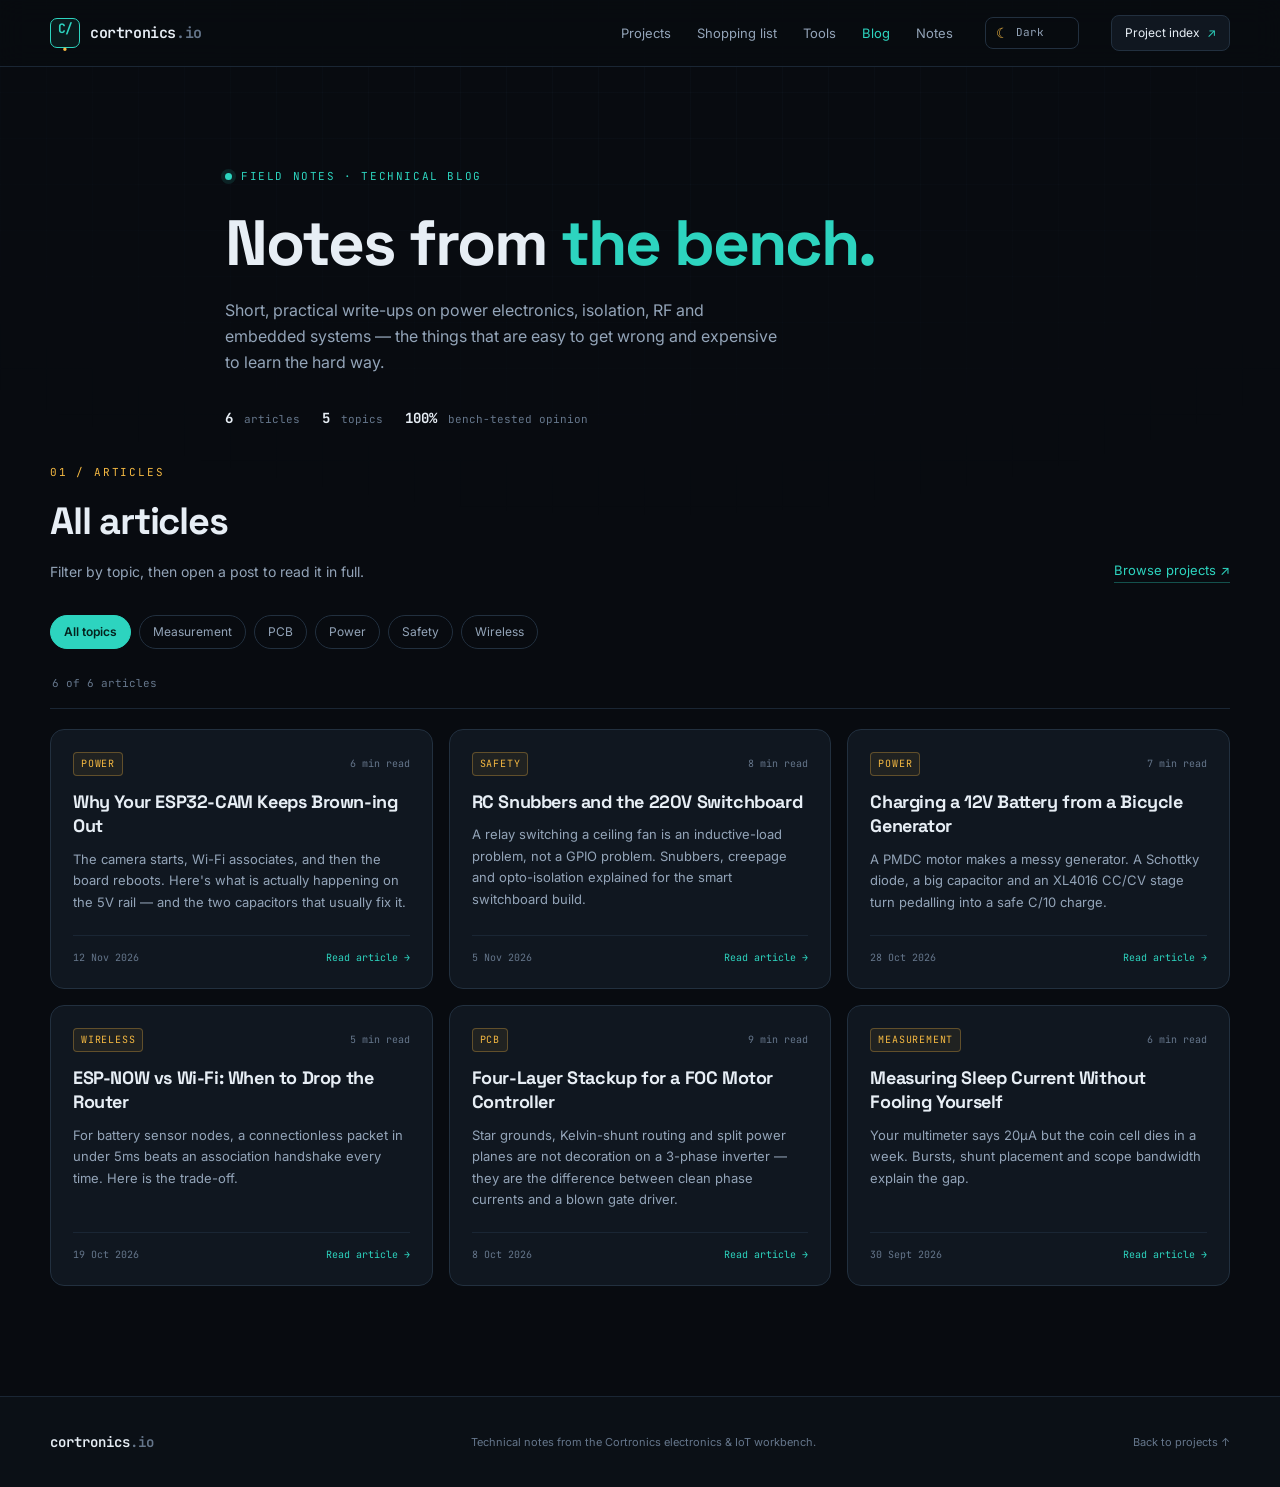
==== blog.html @ 22973336 "initial setup" ====
<!DOCTYPE html>
<html lang="en">
<head>
  <meta charset="UTF-8" />
  <meta name="viewport" content="width=device-width, initial-scale=1.0" />
  <meta name="description" content="Technical field notes from Cortronics — power electronics, ESP32, RF, PCB design and bench measurement." />
  <title>Field Notes · Cortronics Blog</title>
  <link rel="preconnect" href="https://fonts.googleapis.com" />
  <link rel="preconnect" href="https://fonts.gstatic.com" crossorigin />
  <link href="https://fonts.googleapis.com/css2?family=Inter:wght@400;500;600;700&amp;family=JetBrains+Mono:wght@400;500;600;700&amp;family=Space+Grotesk:wght@500;600;700&amp;display=swap" rel="stylesheet" />
  <link rel="stylesheet" href="styles.css" />
</head>
<body>
  <div class="grain" aria-hidden="true"></div>

  <header class="site-header">
    <div class="wrap header-inner">
      <a class="brand" href="index.html" aria-label="Cortronics home">
        <span class="brand-mark" aria-hidden="true">C/<span class="brand-dot">•</span></span>
        <span class="brand-name">cortronics<span class="brand-slash">.io</span></span>
      </a>
      <nav class="site-nav" aria-label="Main navigation">
        <a href="index.html#projects">Projects</a>
        <a href="index.html#shopping-list">Shopping list</a>
        <a href="index.html#tools">Tools</a>
        <a href="blog.html" class="current" aria-current="page">Blog</a>
        <a href="index.html#notes">Notes</a>
      </nav>
      <button id="theme-toggle" class="theme-toggle" type="button" title="Change theme">
        <span class="theme-icon" aria-hidden="true">☾</span>
        <span class="theme-name" id="theme-name">Dark</span>
      </button>
      <a class="header-cta" href="index.html#projects">Project index <span aria-hidden="true">↗</span></a>
    </div>
  </header>

  <main>
    <section class="blog-hero wrap">
      <div class="eyebrow"><span class="pulse" aria-hidden="true"></span> Field notes · Technical blog</div>
      <h1>Notes from <em>the bench.</em></h1>
      <p class="hero-lede">
        Short, practical write-ups on power electronics, isolation, RF and embedded systems —
        the things that are easy to get wrong and expensive to learn the hard way.
      </p>
      <div class="blog-hero-meta" id="blog-hero-meta"></div>
    </section>

    <section id="blog" class="section wrap">
      <div id="blog-list-view">
        <div class="section-head">
          <div>
            <div class="section-kicker">01 / Articles</div>
            <h2>All articles</h2>
            <p class="section-sub">Filter by topic, then open a post to read it in full.</p>
          </div>
          <a class="text-link" href="index.html#projects">Browse projects <span aria-hidden="true">↗</span></a>
        </div>
        <div id="topic-filters" class="topic-filters" role="group" aria-label="Filter articles by topic"></div>
        <div class="results-bar"><span id="blog-results-count" aria-live="polite">—</span></div>
        <div id="post-grid" class="post-grid"></div>
      </div>

      <article id="article-view" class="article-view" hidden>
        <button id="back-to-blog" class="back-link" type="button">← All articles</button>
        <div id="article-content"></div>
        <div id="article-bottom" class="article-bottom"></div>
      </article>
    </section>
  </main>

  <footer class="site-footer">
    <div class="wrap footer-inner">
      <a href="index.html" class="footer-brand">cortronics<span class="brand-slash">.io</span></a>
      <span>Technical notes from the Cortronics electronics &amp; IoT workbench.</span>
      <a href="index.html#projects">Back to projects ↑</a>
    </div>
  </footer>

  <script src="data.js"></script>
  <script src="postcard.js"></script>
  <script src="theme.js"></script>
  <script src="blog.js"></script>
</body>
</html>
---- styles.css ----
/* ============================================================
   Cortronics — site styles
   Themes: dark (default), light, blueprint.
   ============================================================ */

:root {
  color-scheme: dark;
  --bg: #080b10;
  --bg-soft: #0b1016;
  --panel: #101720;
  --panel-2: #141e29;
  --panel-3: #18232f;
  --border: #22303f;
  --border-soft: #1a2634;
  --text: #e7eef5;
  --muted: #93a4b8;
  --dim: #65768b;
  --cyan: #38bdf8;
  --teal: #2dd4bf;
  --amber: #f5b942;
  --red: #fb7185;
  --green: #4ade80;
  --accent-ink: #05221d;
  --hover-border: #34465c;
  --article-text: #c7d3e0;
  --header-bg: rgba(8, 11, 16, 0.82);
  --shadow: 0 18px 50px rgba(0, 0, 0, 0.35);
  --grid-line: rgba(90, 130, 170, 0.035);

  /* diagram palette (resolved by diagrams.js) */
  --d-bg: #0b1118;
  --d-grid: #1d2a39;
  --d-block: #14202c;
  --d-stroke: #344a61;
  --d-text: #e7eef5;
  --d-muted: #93a4b8;
  --d-power: #f5b942;
  --d-signal: #2dd4bf;
  --d-mains: #fb7185;
  --d-rf: #a78bfa;
  --d-measure: #38bdf8;
  --d-analog: #5eead4;
  --d-load: #4ade80;
  --d-board: #0d2622;
  --d-board-edge: #2dd4bf;

  --sans: "Inter", -apple-system, BlinkMacSystemFont, "Segoe UI", Roboto, Helvetica, Arial, sans-serif;
  --display: "Space Grotesk", "Inter", -apple-system, BlinkMacSystemFont, "Segoe UI", sans-serif;
  --mono: "JetBrains Mono", ui-monospace, SFMono-Regular, "SF Mono", Menlo, Consolas, monospace;
  --radius: 14px;
  --radius-sm: 9px;
}

:root[data-theme="light"] {
  color-scheme: light;
  --bg: #f5f7fa;
  --bg-soft: #eef2f6;
  --panel: #ffffff;
  --panel-2: #f6f9fb;
  --panel-3: #eaf0f5;
  --border: #d3dde7;
  --border-soft: #e5ebf1;
  --text: #14212e;
  --muted: #51657a;
  --dim: #7d90a3;
  --cyan: #0284c7;
  --teal: #0d9488;
  --amber: #b45309;
  --red: #dc2626;
  --green: #15803d;
  --accent-ink: #ffffff;
  --hover-border: #b6c6d5;
  --article-text: #33465a;
  --header-bg: rgba(245, 247, 250, 0.86);
  --shadow: 0 16px 40px rgba(30, 55, 80, 0.10);
  --grid-line: rgba(40, 80, 120, 0.05);

  --d-bg: #fbfdff;
  --d-grid: #dce6ef;
  --d-block: #ffffff;
  --d-stroke: #b8c9d8;
  --d-text: #14212e;
  --d-muted: #52677b;
  --d-power: #b45309;
  --d-signal: #0d9488;
  --d-mains: #dc2626;
  --d-rf: #7c3aed;
  --d-measure: #0284c7;
  --d-analog: #0f766e;
  --d-load: #15803d;
  --d-board: #eef7f3;
  --d-board-edge: #0d9488;
}

:root[data-theme="blueprint"] {
  color-scheme: dark;
  --bg: #06162e;
  --bg-soft: #082046;
  --panel: #0b2a53;
  --panel-2: #0f3565;
  --panel-3: #123e75;
  --border: #1d4e83;
  --border-soft: #17406d;
  --text: #e8f3ff;
  --muted: #a5c6e8;
  --dim: #7299c4;
  --cyan: #79c9ff;
  --teal: #4ee0f5;
  --amber: #ffc857;
  --red: #ff8fa8;
  --green: #7ee0a8;
  --accent-ink: #04203c;
  --hover-border: #2f6ba6;
  --article-text: #cfe3f8;
  --header-bg: rgba(6, 22, 46, 0.86);
  --shadow: 0 18px 50px rgba(0, 15, 40, 0.45);
  --grid-line: rgba(120, 190, 255, 0.07);

  --d-bg: #072044;
  --d-grid: #164478;
  --d-block: #103663;
  --d-stroke: #3d78ad;
  --d-text: #e8f3ff;
  --d-muted: #a5c6e8;
  --d-power: #ffc857;
  --d-signal: #4ee0f5;
  --d-mains: #ff8fa8;
  --d-rf: #b9a5ff;
  --d-measure: #79c9ff;
  --d-analog: #6ff0e0;
  --d-load: #7ee0a8;
  --d-board: #0a2b55;
  --d-board-edge: #4ee0f5;
}

* { box-sizing: border-box; }

html { scroll-behavior: smooth; }

body {
  margin: 0;
  background: var(--bg);
  color: var(--text);
  font-family: var(--sans);
  font-size: 15px;
  line-height: 1.6;
  -webkit-font-smoothing: antialiased;
}

.grain {
  position: fixed;
  inset: 0;
  pointer-events: none;
  z-index: 0;
  background-image:
    linear-gradient(var(--grid-line) 1px, transparent 1px),
    linear-gradient(90deg, var(--grid-line) 1px, transparent 1px);
  background-size: 46px 46px;
  mask-image: radial-gradient(ellipse 80% 60% at 50% 0%, #000 20%, transparent 100%);
  -webkit-mask-image: radial-gradient(ellipse 80% 60% at 50% 0%, #000 20%, transparent 100%);
}

main, .site-header, .site-footer { position: relative; z-index: 1; }

.wrap { width: min(1180px, calc(100% - 48px)); margin-inline: auto; }

a { color: inherit; text-decoration: none; }
button, input, select { font: inherit; }
button { cursor: pointer; }

::selection { background: rgba(45, 212, 191, 0.28); color: #fff; }

.sr-only {
  position: absolute; width: 1px; height: 1px; padding: 0; margin: -1px;
  overflow: hidden; clip: rect(0, 0, 0, 0); white-space: nowrap; border: 0;
}

/* ---------- header ---------- */
.site-header {
  position: sticky;
  top: 0;
  z-index: 50;
  background: var(--header-bg);
  backdrop-filter: blur(14px);
  -webkit-backdrop-filter: blur(14px);
  border-bottom: 1px solid var(--border-soft);
}

.header-inner {
  height: 66px;
  display: flex;
  align-items: center;
  gap: 32px;
}

.brand { display: inline-flex; align-items: center; gap: 10px; flex-shrink: 0; }

.brand-mark {
  width: 30px; height: 30px;
  display: grid; place-items: center;
  border: 1px solid var(--teal);
  border-radius: 7px;
  color: var(--teal);
  font-family: var(--mono);
  font-size: 13px;
  font-weight: 700;
  letter-spacing: -1px;
  background: rgba(45, 212, 191, 0.08);
  position: relative;
}
.brand-dot { color: var(--amber); margin-left: -1px; }
.brand-name { font-family: var(--mono); font-size: 15px; font-weight: 600; letter-spacing: -0.4px; }
.brand-slash { color: var(--dim); }

.site-nav { display: flex; gap: 26px; margin-left: auto; }
.site-nav a {
  color: var(--muted);
  font-size: 13px;
  transition: color 0.2s;
}
.site-nav a:hover { color: var(--text); }

.header-cta {
  border: 1px solid var(--border);
  border-radius: 8px;
  padding: 7px 13px;
  font-size: 12px;
  color: var(--text);
  background: var(--panel);
  transition: border-color 0.2s, background 0.2s;
  white-space: nowrap;
}
.header-cta:hover { border-color: var(--teal); background: rgba(45, 212, 191, 0.06); }
.header-cta span { color: var(--teal); margin-left: 4px; }

.theme-toggle {
  display: inline-flex; align-items: center; gap: 7px;
  border: 1px solid var(--border);
  background: transparent;
  color: var(--muted);
  border-radius: 8px;
  padding: 6px 10px;
  font-family: var(--mono);
  font-size: 11px;
  white-space: nowrap;
  transition: color 0.18s, border-color 0.18s, background 0.18s;
}
.theme-toggle:hover { color: var(--text); border-color: var(--hover-border); background: var(--panel); }
.theme-icon { font-size: 14px; color: var(--amber); line-height: 1; }
.theme-name { min-width: 52px; text-align: left; }

/* ---------- hero ---------- */
.hero {
  display: grid;
  grid-template-columns: 1.15fr 0.85fr;
  gap: 70px;
  align-items: center;
  padding-top: 96px;
  padding-bottom: 84px;
}

.eyebrow {
  display: inline-flex; align-items: center; gap: 9px;
  font-family: var(--mono);
  font-size: 11px;
  letter-spacing: 1.6px;
  text-transform: uppercase;
  color: var(--teal);
  margin-bottom: 24px;
}
.pulse {
  width: 7px; height: 7px; border-radius: 50%;
  background: var(--teal);
  box-shadow: 0 0 0 4px rgba(45, 212, 191, 0.12);
  animation: pulse 2.4s ease-in-out infinite;
}
@keyframes pulse { 50% { box-shadow: 0 0 0 8px rgba(45, 212, 191, 0); } }

.hero h1 {
  margin: 0 0 22px;
  font-size: clamp(44px, 5.4vw, 70px);
  line-height: 1.06;
  letter-spacing: -2.5px;
  font-weight: 700;
}
.hero h1 em { color: var(--teal); font-style: normal; }

.hero-lede { color: var(--muted); font-size: 16px; max-width: 560px; margin: 0 0 32px; }

.hero-actions { display: flex; gap: 12px; flex-wrap: wrap; }

.btn {
  display: inline-flex; align-items: center; gap: 10px;
  padding: 11px 19px;
  border-radius: 9px;
  font-size: 13px;
  font-weight: 600;
  border: 1px solid transparent;
  transition: transform 0.18s, background 0.18s, border-color 0.18s;
}
.btn:hover { transform: translateY(-2px); }
.btn-primary { background: var(--teal); color: var(--accent-ink); }
.btn-primary:hover { background: color-mix(in srgb, var(--teal) 78%, white); }
.btn-ghost { border-color: var(--border); color: var(--text); background: transparent; }
.btn-ghost:hover { border-color: var(--muted); background: var(--panel); }

/* terminal-style panel */
.hero-panel {
  border: 1px solid var(--border);
  border-radius: var(--radius);
  background: linear-gradient(160deg, var(--panel-2), var(--bg-soft));
  box-shadow: var(--shadow);
  overflow: hidden;
  transform: rotate(0.6deg);
}
.panel-head {
  display: flex; align-items: center; gap: 6px;
  padding: 12px 16px;
  border-bottom: 1px solid var(--border-soft);
  background: rgba(255, 255, 255, 0.02);
}
.panel-dot { width: 8px; height: 8px; border-radius: 50%; background: #3a4655; }
.panel-dot:first-child { background: var(--red); }
.panel-dot:nth-child(2) { background: var(--amber); }
.panel-dot:nth-child(3) { background: var(--green); }
.panel-title { font-family: var(--mono); font-size: 11px; color: var(--dim); margin-left: 10px; }
.panel-body { padding: 20px 22px 22px; }
.panel-line {
  display: flex; justify-content: space-between;
  font-family: var(--mono); font-size: 12px;
  padding: 7px 0;
  border-bottom: 1px dashed var(--border-soft);
}
.panel-line .key { color: var(--dim); }
.panel-line .val { color: var(--text); }
.panel-line .val.ok { color: var(--green); }
.panel-chart {
  display: flex; align-items: flex-end; gap: 5px;
  height: 78px; margin-top: 22px;
  padding-bottom: 2px;
  border-bottom: 1px solid var(--border);
}
.panel-chart span {
  flex: 1;
  height: var(--h);
  background: linear-gradient(to top, rgba(45, 212, 191, 0.18), var(--teal));
  border-radius: 2px 2px 0 0;
  opacity: 0.75;
}
.panel-chart span:nth-child(3n) { background: linear-gradient(to top, rgba(56, 189, 248, 0.15), var(--cyan)); }

/* ---------- stats ---------- */
.stats {
  display: grid;
  grid-template-columns: repeat(4, 1fr);
  border: 1px solid var(--border);
  border-radius: var(--radius);
  background: var(--panel);
  overflow: hidden;
  margin-bottom: 104px;
}
.stat { padding: 24px 26px; border-right: 1px solid var(--border-soft); }
.stat:last-child { border-right: 0; }
.stat-value {
  display: block;
  font-family: var(--mono);
  font-size: 28px;
  font-weight: 700;
  letter-spacing: -1px;
  color: var(--text);
  line-height: 1.2;
}
.stat-label { display: block; color: var(--dim); font-size: 12px; margin-top: 5px; }

/* ---------- sections ---------- */
.section { margin-bottom: 110px; scroll-margin-top: 90px; }
.section-head {
  display: flex;
  align-items: flex-end;
  justify-content: space-between;
  gap: 24px;
  margin-bottom: 32px;
}
.section-kicker {
  font-family: var(--mono);
  font-size: 11px;
  letter-spacing: 1.8px;
  text-transform: uppercase;
  color: var(--amber);
  margin-bottom: 10px;
}
.section-head h2 {
  margin: 0;
  font-size: clamp(28px, 3.2vw, 38px);
  letter-spacing: -1.2px;
  font-weight: 700;
}
.section-sub { color: var(--muted); margin: 9px 0 0; max-width: 620px; font-size: 14px; }
.text-link { color: var(--teal); font-size: 13px; white-space: nowrap; border-bottom: 1px solid rgba(45, 212, 191, 0.35); padding-bottom: 2px; }
.text-link:hover { color: #5eead4; border-color: #5eead4; }

/* ---------- toolbar ---------- */
.toolbar { display: flex; gap: 10px; margin-bottom: 16px; flex-wrap: wrap; }
.search-wrap {
  position: relative;
  flex: 1;
  min-width: 240px;
}
.search-wrap svg {
  position: absolute; left: 14px; top: 50%; transform: translateY(-50%);
  width: 16px; height: 16px; fill: none; stroke: var(--dim); stroke-width: 2;
  stroke-linecap: round;
}
.search-wrap input {
  width: 100%;
  background: var(--panel);
  border: 1px solid var(--border);
  border-radius: var(--radius-sm);
  color: var(--text);
  padding: 11px 14px 11px 40px;
  font-size: 13px;
  outline: none;
  transition: border-color 0.2s;
}
.search-wrap input::placeholder { color: var(--dim); }
.search-wrap input:focus { border-color: var(--teal); }
.select-wrap select {
  appearance: none;
  background: var(--panel) url("data:image/svg+xml;utf8,<svg xmlns='http://www.w3.org/2000/svg' width='12' height='12' viewBox='0 0 24 24' fill='none' stroke='%2393a4b8' stroke-width='2'><path d='m6 9 6 6 6-6'/></svg>") no-repeat right 13px center;
  border: 1px solid var(--border);
  border-radius: var(--radius-sm);
  color: var(--text);
  padding: 11px 36px 11px 14px;
  font-size: 13px;
  outline: none;
  min-width: 180px;
  cursor: pointer;
}
.select-wrap select:focus { border-color: var(--teal); }

/* ---------- catalogue layout + sidebar ---------- */
.catalogue-layout {
  display: grid;
  grid-template-columns: 244px minmax(0, 1fr);
  gap: 26px;
  align-items: start;
}
.catalogue-main { min-width: 0; }

.sidebar {
  position: sticky;
  top: 86px;
  max-height: calc(100vh - 106px);
  overflow-y: auto;
  border: 1px solid var(--border);
  border-radius: var(--radius);
  background: var(--panel);
  scrollbar-width: thin;
  scrollbar-color: var(--border) transparent;
}
.sidebar::-webkit-scrollbar { width: 6px; }
.sidebar::-webkit-scrollbar-thumb { background: var(--border); border-radius: 6px; }

.side-head {
  display: flex; align-items: center; justify-content: space-between;
  padding: 16px 18px;
  border-bottom: 1px solid var(--border-soft);
  background: var(--panel-2);
}
.side-title {
  font-family: var(--mono); font-size: 10px; letter-spacing: 1.4px;
  text-transform: uppercase; color: var(--teal);
}
.side-close { display: none; background: none; border: 0; color: var(--muted); font-size: 22px; line-height: 1; padding: 0 2px; }
.side-close:hover { color: var(--text); }

.side-block { padding: 16px 14px 14px; border-bottom: 1px solid var(--border-soft); }
.side-label {
  font-family: var(--mono); font-size: 9.5px; text-transform: uppercase;
  letter-spacing: 1.3px; color: var(--dim); font-weight: 500;
  margin: 0 0 10px 4px;
}
.side-list { display: flex; flex-direction: column; gap: 3px; }

.side-item {
  width: 100%;
  display: flex; align-items: center; justify-content: space-between; gap: 8px;
  text-align: left;
  background: transparent;
  border: 1px solid transparent;
  border-radius: 8px;
  padding: 8px 10px;
  color: var(--muted);
  transition: background 0.16s, border-color 0.16s, color 0.16s;
}
.side-item:hover { background: var(--panel-2); color: var(--text); }
.side-item.active {
  background: rgba(45, 212, 191, 0.09);
  border-color: rgba(45, 212, 191, 0.32);
  color: var(--text);
}
.side-item-copy { display: flex; flex-direction: column; gap: 1px; min-width: 0; }
.side-item-title { display: flex; align-items: center; gap: 8px; font-size: 12.5px; font-weight: 600; }
.side-item-note { font-size: 10px; color: var(--dim); padding-left: 14px; white-space: nowrap; overflow: hidden; text-overflow: ellipsis; }
.side-count {
  font-family: var(--mono); font-size: 10px; color: var(--dim);
  background: rgba(255, 255, 255, 0.035);
  border-radius: 5px; padding: 2px 6px;
}
.side-item.active .side-count { color: var(--teal); background: rgba(45, 212, 191, 0.12); }

.level-dot { width: 6px; height: 6px; border-radius: 50%; background: var(--dim); flex-shrink: 0; }
.level-dot.all { background: var(--teal); }
.level-dot.easy { background: var(--green); }
.level-dot.medium { background: var(--cyan); }
.level-dot.hard { background: var(--amber); }
.level-dot.expert { background: var(--red); }
.level-dot.v1 { background: var(--cyan); }
.level-dot.v2 { background: var(--teal); }
.level-dot.v3 { background: var(--amber); }

.skill-nav { display: flex; flex-wrap: wrap; gap: 6px; }
.skill-item {
  display: inline-flex; align-items: center; gap: 7px;
  background: transparent;
  border: 1px solid var(--border);
  border-radius: 6px;
  color: var(--muted);
  padding: 5px 8px;
  font-size: 11px;
  transition: all 0.16s;
}
.skill-item:hover { border-color: var(--muted); color: var(--text); }
.skill-item.active { border-color: var(--cyan); color: var(--cyan); background: rgba(56, 189, 248, 0.08); }
.skill-item .side-count { padding: 1px 4px; font-size: 9px; }

.side-reset {
  margin: 12px 14px 14px;
  width: calc(100% - 28px);
  background: transparent;
  border: 1px dashed var(--border);
  border-radius: 7px;
  color: var(--muted);
  font-size: 11px;
  padding: 8px;
}
.side-reset:hover { color: var(--red); border-color: rgba(251, 113, 133, 0.4); }

.filter-toggle {
  display: none;
  align-items: center; gap: 8px;
  border: 1px solid var(--border);
  background: var(--panel);
  color: var(--muted);
  border-radius: var(--radius-sm);
  padding: 10px 14px;
  font-size: 13px;
}
.filter-toggle[aria-expanded="true"] { color: var(--teal); border-color: var(--teal); }

.active-filters { display: flex; align-items: center; gap: 7px; flex-wrap: wrap; margin-bottom: 12px; }
.active-filters[hidden] { display: none; }
.active-label { font-family: var(--mono); font-size: 10px; color: var(--dim); text-transform: uppercase; letter-spacing: 0.8px; }
.filter-chip {
  border: 1px solid rgba(56, 189, 248, 0.3);
  background: rgba(56, 189, 248, 0.07);
  color: var(--cyan);
  border-radius: 100px;
  padding: 4px 10px;
  font-size: 11px;
  display: inline-flex; align-items: center; gap: 6px;
}
.filter-chip:hover { background: rgba(56, 189, 248, 0.15); }
.filter-chip span { font-size: 13px; line-height: 1; }

.results-bar {
  display: flex; align-items: center; justify-content: space-between;
  font-family: var(--mono); font-size: 11px; color: var(--dim);
  padding: 8px 2px 16px;
  border-bottom: 1px solid var(--border-soft);
  margin-bottom: 20px;
}
.mini-btn {
  background: none; border: none; color: var(--muted);
  font-family: var(--mono); font-size: 11px; padding: 2px 0;
}
.mini-btn:hover { color: var(--teal); }

/* ---------- project cards ---------- */
.project-grid {
  display: grid;
  grid-template-columns: repeat(auto-fill, minmax(340px, 1fr));
  gap: 16px;
  align-items: start;
}

.card {
  position: relative;
  border: 1px solid var(--border);
  border-radius: var(--radius);
  background: var(--panel);
  overflow: hidden;
  transition: border-color 0.2s, transform 0.2s, box-shadow 0.2s;
}
.card::before {
  content: "";
  position: absolute; top: 0; left: 0; right: 0;
  height: 2px;
  background: var(--accent, var(--teal));
  opacity: 0.8;
}
.card[data-volume="v1"] { --accent: var(--cyan); }
.card[data-volume="v2"] { --accent: var(--teal); }
.card[data-volume="v3"] { --accent: var(--amber); }
.card:hover { border-color: var(--hover-border); transform: translateY(-3px); box-shadow: var(--shadow); }
.card.expanded {
  grid-column: 1 / -1;
  border-color: var(--accent);
  transform: none;
}

.card-main { padding: 22px 22px 18px; }
.card-top {
  display: flex; align-items: center; justify-content: space-between;
  gap: 10px; margin-bottom: 15px;
}
.vol-badge {
  font-family: var(--mono);
  font-size: 10px;
  letter-spacing: 0.6px;
  text-transform: uppercase;
  color: var(--accent);
  background: color-mix(in srgb, var(--accent) 10%, transparent);
  border: 1px solid color-mix(in srgb, var(--accent) 28%, transparent);
  padding: 4px 8px;
  border-radius: 5px;
  white-space: nowrap;
}
.level-badge {
  font-family: var(--mono);
  font-size: 10px;
  font-weight: 600;
  letter-spacing: 0.5px;
  text-transform: uppercase;
  padding: 4px 9px;
  border-radius: 5px;
  white-space: nowrap;
  border: 1px solid var(--border);
  color: var(--muted);
}
.level-badge.easy { color: var(--green); border-color: rgba(74, 222, 128, 0.35); background: rgba(74, 222, 128, 0.08); }
.level-badge.medium { color: var(--cyan); border-color: rgba(56, 189, 248, 0.35); background: rgba(56, 189, 248, 0.08); }
.level-badge.hard { color: var(--amber); border-color: rgba(245, 185, 66, 0.35); background: rgba(245, 185, 66, 0.08); }
.level-badge.expert { color: var(--red); border-color: rgba(251, 113, 133, 0.35); background: rgba(251, 113, 133, 0.08); }

.card-section { font-family: var(--mono); font-size: 11px; color: var(--dim); margin-bottom: 6px; }
.card h3 {
  margin: 0 0 10px;
  font-size: 19px;
  line-height: 1.3;
  letter-spacing: -0.5px;
  font-weight: 650;
}
.card-desc { color: var(--muted); font-size: 13px; margin: 0 0 18px; line-height: 1.62; }
.card-tags { display: flex; gap: 6px; flex-wrap: wrap; margin-bottom: 18px; }
.tag {
  font-family: var(--mono);
  font-size: 10px;
  color: var(--muted);
  border: 1px solid var(--border-soft);
  border-radius: 4px;
  padding: 3px 7px;
  background: rgba(255, 255, 255, 0.015);
}
.tag.cat { color: var(--amber); border-color: rgba(245, 185, 66, 0.25); }
.tag.skill { color: var(--cyan); border-color: rgba(56, 189, 248, 0.18); }

.card-foot {
  display: flex; align-items: flex-end; justify-content: space-between;
  gap: 14px;
  padding-top: 16px;
  border-top: 1px solid var(--border-soft);
}
.cost-block { min-width: 0; }
.cost-label { display: block; font-family: var(--mono); font-size: 10px; color: var(--dim); text-transform: uppercase; letter-spacing: 0.8px; }
.cost-value { display: block; font-family: var(--mono); font-size: 22px; font-weight: 700; color: var(--text); letter-spacing: -0.6px; line-height: 1.3; }
.cost-value .approx { font-size: 13px; color: var(--dim); font-weight: 400; margin-right: 2px; }
.cost-foot { display: block; font-family: var(--mono); font-size: 10px; color: var(--dim); }

.card-toggle {
  border: 1px solid var(--border);
  background: transparent;
  color: var(--muted);
  border-radius: 7px;
  font-size: 11px;
  padding: 8px 11px;
  white-space: nowrap;
  transition: all 0.18s;
}
.card-toggle:hover { color: var(--text); border-color: var(--accent); }
.card.expanded .card-toggle { color: var(--accent); border-color: var(--accent); }
.card-toggle .chev { display: inline-block; transition: transform 0.2s; margin-left: 5px; }
.card.expanded .card-toggle .chev { transform: rotate(180deg); }

/* expanded detail */
.card-detail {
  border-top: 1px solid var(--border-soft);
  background: var(--bg-soft);
  padding: 24px 22px 26px;
  display: grid;
  grid-template-columns: minmax(220px, 0.8fr) minmax(0, 1.6fr);
  gap: 30px;
}
.detail-title {
  font-family: var(--mono);
  font-size: 10px;
  text-transform: uppercase;
  letter-spacing: 1.4px;
  color: var(--dim);
  margin: 0 0 12px;
}
.highlights { list-style: none; padding: 0; margin: 0 0 22px; }
.highlights li {
  position: relative;
  padding-left: 16px;
  margin-bottom: 10px;
  font-size: 12px;
  color: var(--muted);
  line-height: 1.6;
}
.highlights li::before {
  content: "›"; position: absolute; left: 0; top: -1px;
  color: var(--accent); font-family: var(--mono); font-size: 15px;
}
.basis-note {
  font-size: 11px;
  color: var(--dim);
  border-left: 2px solid var(--border);
  padding-left: 12px;
  line-height: 1.6;
}

.bom-mini { width: 100%; border-collapse: collapse; font-size: 12px; }
.bom-mini th {
  text-align: left;
  font-family: var(--mono);
  font-size: 10px;
  text-transform: uppercase;
  letter-spacing: 0.8px;
  color: var(--dim);
  font-weight: 500;
  padding: 0 10px 10px 0;
  border-bottom: 1px solid var(--border);
}
.bom-mini td {
  padding: 9px 10px 9px 0;
  border-bottom: 1px solid var(--border-soft);
  color: var(--muted);
  vertical-align: top;
}
.bom-mini td:first-child { color: var(--text); }
.bom-mini td.qty, .bom-mini td.num { font-family: var(--mono); white-space: nowrap; font-size: 11px; }
.bom-mini td.num { text-align: right; }
.bom-mini td .comp-note { display: block; font-size: 10px; color: var(--dim); margin-top: 2px; }
.bom-mini tr:last-child td { border-bottom: 0; }
.bom-mini tfoot td {
  border-top: 1px solid var(--border);
  border-bottom: 0;
  color: var(--text);
  font-weight: 700;
  padding-top: 12px;
}

.basis-pill {
  display: inline-block;
  font-family: var(--mono);
  font-size: 9px;
  letter-spacing: 0.4px;
  padding: 2px 6px;
  border-radius: 4px;
  text-transform: uppercase;
  border: 1px solid var(--border);
  color: var(--dim);
  white-space: nowrap;
}
.basis-pill.listed { color: var(--teal); border-color: rgba(45, 212, 191, 0.35); background: rgba(45, 212, 191, 0.08); }
.basis-pill.kit { color: var(--cyan); border-color: rgba(56, 189, 248, 0.3); background: rgba(56, 189, 248, 0.06); }
.basis-pill.estimate { color: var(--dim); }

.detail-actions { margin-top: 16px; display: flex; gap: 8px; }
.copy-btn {
  background: var(--panel-2);
  border: 1px solid var(--border);
  color: var(--muted);
  border-radius: 7px;
  font-size: 11px;
  padding: 7px 11px;
}
.copy-btn:hover { color: var(--teal); border-color: var(--teal); }

/* ---------- project diagrams ---------- */
.diagram-section { margin-top: 4px; border-top: 1px solid var(--border-soft); padding: 22px 22px 24px; }
.diagram-tabs { display: flex; align-items: center; gap: 6px; flex-wrap: wrap; margin-bottom: 12px; }
.diagram-tab {
  border: 1px solid var(--border);
  background: transparent;
  color: var(--muted);
  border-radius: 7px;
  padding: 6px 11px;
  font-family: var(--mono);
  font-size: 11px;
}
.diagram-tab:hover { color: var(--text); border-color: var(--hover-border); }
.diagram-tab.active { color: var(--accent-ink); background: var(--teal); border-color: var(--teal); font-weight: 600; }
.diagram-actions { margin-left: auto; display: flex; gap: 6px; }
.diagram-download {
  border: 1px dashed var(--border);
  background: transparent;
  color: var(--muted);
  border-radius: 7px;
  padding: 6px 10px;
  font-family: var(--mono);
  font-size: 10px;
}
.diagram-download:hover { color: var(--cyan); border-color: var(--cyan); }
.diagram-frame {
  border: 1px solid var(--border);
  border-radius: var(--radius-sm);
  overflow: hidden;
  background: var(--d-bg);
  line-height: 0;
}
.diagram-frame svg { display: block; width: 100%; height: auto; }
.diagram-caption { margin: 12px 0 0; font-size: 11.5px; color: var(--muted); line-height: 1.7; }
.diagram-caption strong { color: var(--text); font-family: var(--mono); font-size: 10px; text-transform: uppercase; letter-spacing: 0.8px; }
.diagram-zones { display: flex; gap: 6px; flex-wrap: wrap; margin-top: 8px; }
.diagram-zone {
  font-family: var(--mono); font-size: 9.5px; color: var(--cyan);
  border: 1px solid rgba(56, 189, 248, 0.25); background: rgba(56, 189, 248, 0.06);
  border-radius: 4px; padding: 3px 7px;
}

.empty-state {
  border: 1px dashed var(--border);
  border-radius: var(--radius);
  padding: 60px 20px;
  text-align: center;
  color: var(--muted);
}
.empty-icon { font-family: var(--mono); font-size: 34px; color: var(--dim); }
.empty-state h3 { margin: 10px 0 4px; color: var(--text); }
.empty-state p { font-size: 13px; margin: 0 0 18px; }

/* ---------- shopping list table ---------- */
.table-shell {
  border: 1px solid var(--border);
  border-radius: var(--radius);
  overflow-x: auto;
  background: var(--panel);
}
.bom-table { width: 100%; border-collapse: collapse; font-size: 13px; min-width: 680px; }
.bom-table thead th {
  text-align: left;
  font-family: var(--mono);
  font-size: 10px;
  text-transform: uppercase;
  letter-spacing: 1px;
  color: var(--dim);
  font-weight: 500;
  padding: 15px 20px;
  background: var(--panel-2);
  border-bottom: 1px solid var(--border);
  white-space: nowrap;
}
.bom-table td { padding: 15px 20px; border-bottom: 1px solid var(--border-soft); color: var(--muted); }
.bom-table td:first-child { color: var(--text); max-width: 420px; }
.bom-table td:nth-child(2), .bom-table td:nth-child(3) { font-family: var(--mono); font-size: 12px; white-space: nowrap; }
.bom-table td:nth-child(3) { color: var(--teal); font-weight: 600; }
.bom-table td:last-child { font-size: 12px; }
.bom-table tbody tr:hover { background: rgba(255, 255, 255, 0.018); }
.bom-table tfoot td {
  border-bottom: 0;
  border-top: 1px solid var(--border);
  background: var(--panel-2);
  font-family: var(--mono);
  font-weight: 700;
  color: var(--text);
}
.bom-table tfoot td:nth-child(3) { color: var(--amber); font-size: 14px; }
.fine-print { font-size: 11px; color: var(--dim); margin-top: 14px; max-width: 800px; line-height: 1.7; }
.fine-print strong { color: var(--muted); font-family: var(--mono); }

/* ---------- core kit ---------- */
.kit-grid { display: grid; grid-template-columns: repeat(auto-fill, minmax(330px, 1fr)); gap: 14px; }
.kit-card {
  border: 1px solid var(--border);
  border-radius: var(--radius);
  background: var(--panel);
  padding: 20px 22px;
  transition: border-color 0.2s;
}
.kit-card:hover { border-color: var(--hover-border); }
.kit-num { font-family: var(--mono); font-size: 10px; color: var(--cyan); letter-spacing: 1px; }
.kit-card h3 { margin: 7px 0 9px; font-size: 15px; font-weight: 650; }
.kit-card p { margin: 0; color: var(--muted); font-size: 12px; line-height: 1.75; font-family: var(--mono); }

/* ---------- prerequisite tools ---------- */
.tool-callout {
  display: flex; align-items: center; gap: 20px; flex-wrap: wrap;
  border: 1px solid rgba(56, 189, 248, 0.3);
  background: rgba(56, 189, 248, 0.05);
  border-radius: var(--radius);
  padding: 16px 22px;
  margin-bottom: 18px;
}
.callout-tag {
  font-family: var(--mono); font-size: 10px; letter-spacing: 1.2px;
  color: var(--cyan); white-space: nowrap;
}
.tool-callout p { margin: 0; color: var(--muted); font-size: 12.5px; line-height: 1.7; }
.tool-callout strong { color: var(--text); font-family: var(--mono); }

.tools-grid { display: grid; grid-template-columns: repeat(2, 1fr); gap: 14px; }
.tool-group {
  border: 1px solid var(--border);
  border-radius: var(--radius);
  background: var(--panel);
  overflow: hidden;
}
.tool-group-head { padding: 18px 22px 14px; border-bottom: 1px solid var(--border-soft); background: var(--panel-2); }
.tool-group-num { font-family: var(--mono); font-size: 10px; color: var(--amber); letter-spacing: 1px; }
.tool-group h3 { margin: 5px 0 5px; font-size: 16px; }
.tool-group-head p { margin: 0; color: var(--dim); font-size: 11.5px; line-height: 1.6; }
.tool-list { list-style: none; margin: 0; padding: 6px 22px 12px; }
.tool-row {
  display: grid;
  grid-template-columns: minmax(0, 1fr) auto;
  gap: 4px 14px;
  align-items: start;
  padding: 12px 0;
  border-bottom: 1px solid var(--border-soft);
}
.tool-row:last-child { border-bottom: 0; }
.tool-name { font-size: 13px; font-weight: 600; color: var(--text); line-height: 1.4; }
.tool-purpose { grid-column: 1 / -1; font-size: 11.5px; color: var(--muted); line-height: 1.6; }
.tool-meta { display: flex; align-items: center; gap: 8px; justify-self: end; white-space: nowrap; }
.tool-cost { font-family: var(--mono); font-size: 11px; color: var(--teal); }
.level-pill {
  font-family: var(--mono); font-size: 9px; text-transform: uppercase; letter-spacing: 0.5px;
  padding: 2px 6px; border-radius: 4px; border: 1px solid var(--border); color: var(--dim);
}
.level-pill.required { color: var(--amber); border-color: rgba(245, 185, 66, 0.35); background: rgba(245, 185, 66, 0.07); }
.level-pill.recommended { color: var(--cyan); border-color: rgba(56, 189, 248, 0.3); background: rgba(56, 189, 248, 0.06); }
.level-pill.optional { color: var(--dim); }

/* ---------- notes ---------- */
.notes-grid { display: grid; grid-template-columns: repeat(2, 1fr); gap: 14px; }
.note-card {
  border: 1px solid var(--border);
  border-radius: var(--radius);
  background: var(--panel);
  padding: 22px 24px;
  position: relative;
}
.note-card.warn { border-color: rgba(251, 113, 133, 0.3); background: rgba(251, 113, 133, 0.035); }
.note-card.warn .note-num { color: var(--red); }
.note-num { font-family: var(--mono); font-size: 11px; color: var(--teal); margin-bottom: 10px; }
.note-card h3 { margin: 0 0 8px; font-size: 15px; }
.note-card p { margin: 0; color: var(--muted); font-size: 12.5px; line-height: 1.75; }

.source-bar {
  display: flex; align-items: center; gap: 20px; flex-wrap: wrap;
  margin-top: 22px; padding: 18px 22px;
  border: 1px solid var(--border);
  border-radius: var(--radius);
  background: var(--bg-soft);
}
.source-label { font-family: var(--mono); font-size: 10px; text-transform: uppercase; letter-spacing: 1.2px; color: var(--dim); }
.source-links { display: flex; gap: 10px; flex-wrap: wrap; }
.source-link {
  font-family: var(--mono); font-size: 11px; color: var(--muted);
  border: 1px solid var(--border); border-radius: 6px; padding: 6px 10px;
  transition: all 0.18s;
}
.source-link:hover { color: var(--teal); border-color: var(--teal); }

/* ---------- footer ---------- */
.site-footer { border-top: 1px solid var(--border-soft); background: var(--bg-soft); }
.footer-inner {
  min-height: 90px;
  display: flex; align-items: center; justify-content: space-between;
  gap: 24px; flex-wrap: wrap;
  font-size: 11px; color: var(--dim);
}
.footer-brand { font-family: var(--mono); font-size: 14px; color: var(--text); font-weight: 600; }
.site-footer a:hover { color: var(--teal); }

/* ---------- blog ---------- */
.site-nav a.current { color: var(--teal); }

.blog-hero { max-width: 830px; padding-top: 96px; padding-bottom: 34px; }
.blog-hero h1 {
  margin: 0 0 20px;
  font-size: clamp(42px, 5vw, 64px);
  line-height: 1.08;
  letter-spacing: -2px;
}
.blog-hero h1 em { color: var(--teal); font-style: normal; }
.blog-hero-meta {
  display: flex; gap: 22px; flex-wrap: wrap;
  margin-top: 28px;
  font-family: var(--mono); font-size: 11px; color: var(--dim);
}
.blog-hero-meta strong { color: var(--text); font-size: 14px; margin-right: 4px; }

.topic-filters { display: flex; gap: 8px; flex-wrap: wrap; margin-bottom: 18px; }
.topic-chip {
  border: 1px solid var(--border);
  background: transparent;
  color: var(--muted);
  border-radius: 100px;
  padding: 6px 13px;
  font-size: 12px;
  transition: all 0.18s;
}
.topic-chip:hover { border-color: var(--muted); color: var(--text); }
.topic-chip.active { background: var(--teal); border-color: var(--teal); color: var(--accent-ink); font-weight: 600; }

.post-grid { display: grid; grid-template-columns: repeat(auto-fill, minmax(300px, 1fr)); gap: 16px; }
.post-card {
  display: flex; flex-direction: column;
  border: 1px solid var(--border);
  border-radius: var(--radius);
  background: var(--panel);
  padding: 22px;
  min-height: 230px;
  transition: transform 0.2s, border-color 0.2s, box-shadow 0.2s;
}
.post-card:hover { transform: translateY(-3px); border-color: var(--hover-border); box-shadow: var(--shadow); }
.post-card-top { display: flex; align-items: center; justify-content: space-between; gap: 10px; margin-bottom: 14px; }
.post-cat {
  font-family: var(--mono); font-size: 10px; text-transform: uppercase; letter-spacing: 0.8px;
  color: var(--amber); border: 1px solid rgba(245, 185, 66, 0.3);
  background: rgba(245, 185, 66, 0.07); border-radius: 4px; padding: 3px 7px;
}
.post-read { font-family: var(--mono); font-size: 10px; color: var(--dim); white-space: nowrap; }
.post-card h3 { margin: 0 0 10px; font-size: 18px; line-height: 1.35; letter-spacing: -0.4px; }
.post-card p { margin: 0 0 22px; color: var(--muted); font-size: 13px; line-height: 1.65; flex: 1; }
.post-card-foot {
  display: flex; align-items: center; justify-content: space-between; gap: 10px;
  border-top: 1px solid var(--border-soft); padding-top: 14px;
  font-family: var(--mono); font-size: 10px; color: var(--dim);
}
.post-cta { color: var(--teal); white-space: nowrap; }

[hidden] { display: none !important; }

.article-view { max-width: 820px; margin-inline: auto; }
.back-link {
  background: transparent; border: 1px solid var(--border); border-radius: 7px;
  color: var(--muted); font-size: 12px; padding: 8px 12px; margin-bottom: 34px;
}
.back-link:hover { color: var(--teal); border-color: var(--teal); }
.article-head h1 { margin: 0 0 16px; font-size: clamp(32px, 4vw, 46px); line-height: 1.14; letter-spacing: -1.4px; }
.article-excerpt { font-size: 17px; color: var(--muted); line-height: 1.7; margin: 0 0 20px; }
.article-meta { display: flex; gap: 8px; font-family: var(--mono); font-size: 11px; color: var(--dim); }
.meta-sep { color: var(--border); }
.post-tags { display: flex; gap: 7px; flex-wrap: wrap; margin-top: 18px; }
.post-tag {
  font-family: var(--mono); font-size: 10px; color: var(--cyan);
  border: 1px solid rgba(56, 189, 248, 0.25); background: rgba(56, 189, 248, 0.06);
  border-radius: 4px; padding: 3px 8px;
}
.article-body { margin-top: 38px; color: var(--article-text); font-size: 15.5px; line-height: 1.85; }
.article-body p { margin: 0 0 20px; }
.article-body h2 {
  margin: 42px 0 16px; font-size: 23px; letter-spacing: -0.6px; color: var(--text);
  padding-left: 14px; border-left: 2px solid var(--teal);
}
.article-body ul { margin: 0 0 22px; padding-left: 20px; }
.article-body li { margin-bottom: 9px; }
.article-body li::marker { color: var(--teal); }
.article-callout {
  border: 1px solid rgba(56, 189, 248, 0.3);
  background: rgba(56, 189, 248, 0.05);
  border-radius: var(--radius);
  padding: 18px 22px;
  margin: 28px 0;
}
.callout-label { font-family: var(--mono); font-size: 10px; letter-spacing: 1.3px; color: var(--cyan); }
.article-callout p { margin: 8px 0 0; font-size: 13.5px; line-height: 1.75; color: var(--muted); }
.article-bottom { margin-top: 56px; padding-top: 26px; border-top: 1px solid var(--border); }
.next-post-label { font-family: var(--mono); font-size: 10px; text-transform: uppercase; letter-spacing: 1.3px; color: var(--dim); margin-bottom: 12px; }

/* Display typography */
.hero h1, .section-head h2, .blog-hero h1, .article-head h1,
.card h3, .post-card h3, .tool-group h3, .kit-card h3,
.note-card h3, .empty-state h3, .tool-callout strong { font-family: var(--display); }

/* ---------- responsive ---------- */
@media (max-width: 940px) {
  .hero { grid-template-columns: 1fr; gap: 46px; padding-top: 70px; padding-bottom: 60px; }
  .hero-panel { max-width: 520px; transform: none; }
  .site-nav { display: none; }
  .header-cta { margin-left: auto; }
  .stats { margin-bottom: 80px; }
  .card-detail { grid-template-columns: 1fr; gap: 24px; }
  .catalogue-layout { grid-template-columns: 1fr; gap: 16px; }
  .sidebar { display: none; position: static; max-height: none; overflow: visible; }
  .sidebar.open { display: block; }
  .side-close { display: block; }
  .filter-toggle { display: inline-flex; }
}

@media (max-width: 700px) {
  .wrap { width: min(100% - 32px, 1180px); }
  .stats { grid-template-columns: repeat(2, 1fr); }
  .stat:nth-child(2) { border-right: 0; }
  .stat:nth-child(-n+2) { border-bottom: 1px solid var(--border-soft); }
  .section { margin-bottom: 76px; }
  .section-head { flex-direction: column; align-items: flex-start; gap: 12px; }
  .toolbar { flex-direction: column; }
  .select-wrap select { width: 100%; }
  .notes-grid, .tools-grid, .post-grid { grid-template-columns: 1fr; }
  .project-grid { grid-template-columns: 1fr; }
  .blog-hero { padding-top: 62px; }
  .hero h1 { letter-spacing: -1.5px; }
  .footer-inner { flex-direction: column; align-items: flex-start; padding: 26px 0; }
}

@media (prefers-reduced-motion: reduce) {
  *, *::before, *::after { animation: none !important; transition: none !important; scroll-behavior: auto !important; }
}
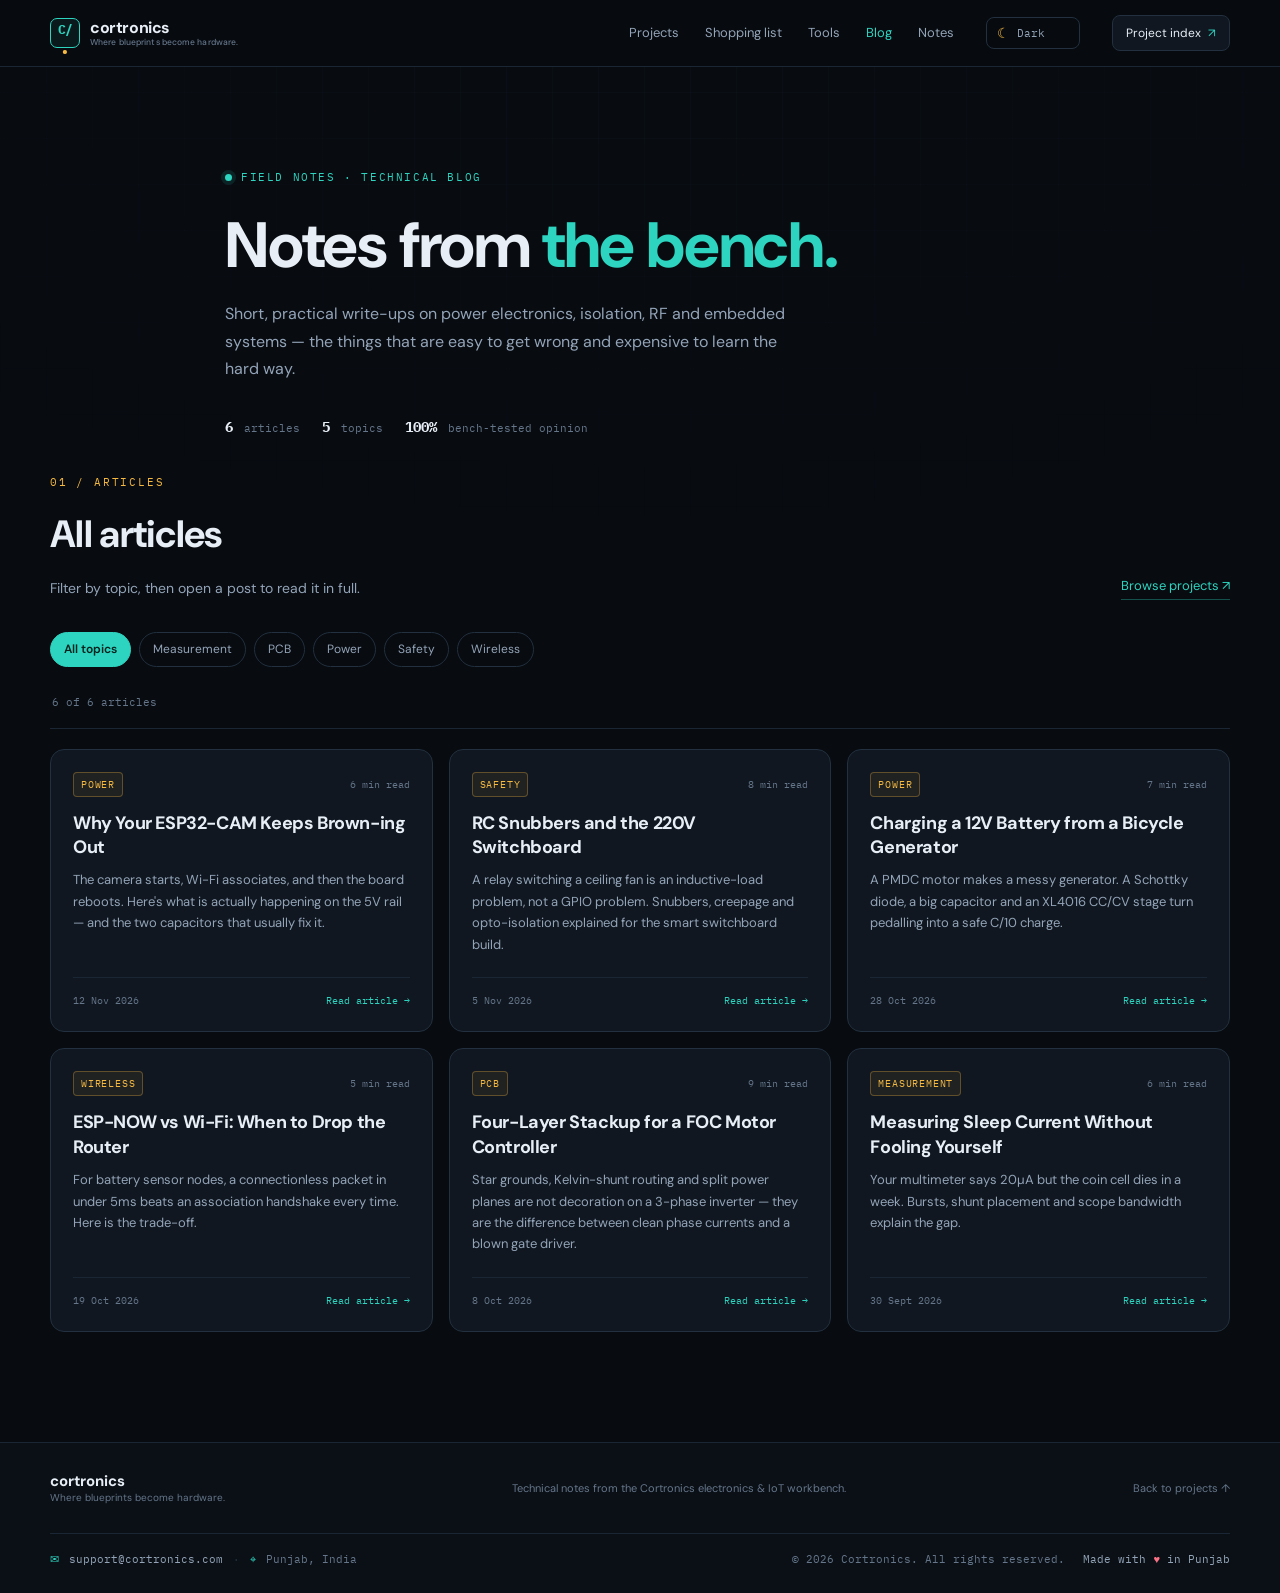
==== commit f3549b1b: "fixes" ====
--- a/blog.html
+++ b/blog.html
@@ -7,7 +7,7 @@
   <title>Field Notes · Cortronics Blog</title>
   <link rel="preconnect" href="https://fonts.googleapis.com" />
   <link rel="preconnect" href="https://fonts.gstatic.com" crossorigin />
-  <link href="https://fonts.googleapis.com/css2?family=Inter:wght@400;500;600;700&amp;family=JetBrains+Mono:wght@400;500;600;700&amp;family=Space+Grotesk:wght@500;600;700&amp;display=swap" rel="stylesheet" />
+  <link href="https://fonts.googleapis.com/css2?family=DM+Sans:wght@400;500;600;700&amp;family=IBM+Plex+Mono:wght@400;500;600;700&amp;display=swap" rel="stylesheet" />
   <link rel="stylesheet" href="styles.css" />
 </head>
 <body>
@@ -17,7 +17,10 @@
     <div class="wrap header-inner">
       <a class="brand" href="index.html" aria-label="Cortronics home">
         <span class="brand-mark" aria-hidden="true">C/<span class="brand-dot">•</span></span>
-        <span class="brand-name">cortronics<span class="brand-slash">.io</span></span>
+        <span class="brand-text">
+          <span class="brand-name">cortronics</span>
+          <span class="brand-tagline" data-tagline></span>
+        </span>
       </a>
       <nav class="site-nav" aria-label="Main navigation">
         <a href="index.html#projects">Projects</a>
@@ -70,15 +73,17 @@
 
   <footer class="site-footer">
     <div class="wrap footer-inner">
-      <a href="index.html" class="footer-brand">cortronics<span class="brand-slash">.io</span></a>
+      <a href="index.html" class="footer-brand">cortronics<span class="footer-tagline" data-tagline></span></a>
       <span>Technical notes from the Cortronics electronics &amp; IoT workbench.</span>
       <a href="index.html#projects">Back to projects ↑</a>
     </div>
+    <div class="wrap footer-bottom" data-footer-extra></div>
   </footer>
 
   <script src="data.js"></script>
   <script src="postcard.js"></script>
   <script src="theme.js"></script>
+  <script src="footer.js"></script>
   <script src="blog.js"></script>
 </body>
 </html>
--- a/styles.css
+++ b/styles.css
@@ -44,9 +44,9 @@
   --d-board: #0d2622;
   --d-board-edge: #2dd4bf;
 
-  --sans: "Inter", -apple-system, BlinkMacSystemFont, "Segoe UI", Roboto, Helvetica, Arial, sans-serif;
-  --display: "Space Grotesk", "Inter", -apple-system, BlinkMacSystemFont, "Segoe UI", sans-serif;
-  --mono: "JetBrains Mono", ui-monospace, SFMono-Regular, "SF Mono", Menlo, Consolas, monospace;
+  --sans: "DM Sans", -apple-system, BlinkMacSystemFont, "Segoe UI", Roboto, Helvetica, Arial, sans-serif;
+  --display: "DM Sans", -apple-system, BlinkMacSystemFont, "Segoe UI", Roboto, sans-serif;
+  --mono: "IBM Plex Mono", ui-monospace, SFMono-Regular, "SF Mono", Menlo, Consolas, monospace;
   --radius: 14px;
   --radius-sm: 9px;
 }
@@ -142,8 +142,8 @@
   background: var(--bg);
   color: var(--text);
   font-family: var(--sans);
-  font-size: 15px;
-  line-height: 1.6;
+  font-size: 15.5px;
+  line-height: 1.72;
   -webkit-font-smoothing: antialiased;
 }
 
@@ -194,6 +194,8 @@
 }
 
 .brand { display: inline-flex; align-items: center; gap: 10px; flex-shrink: 0; }
+.brand-text { display: flex; flex-direction: column; line-height: 1.1; }
+.brand-tagline { font-family: var(--sans); font-size: 8.5px; font-weight: 500; color: var(--dim); letter-spacing: 0.1px; margin-top: 2px; white-space: nowrap; }
 
 .brand-mark {
   width: 30px; height: 30px;
@@ -209,7 +211,7 @@
   position: relative;
 }
 .brand-dot { color: var(--amber); margin-left: -1px; }
-.brand-name { font-family: var(--mono); font-size: 15px; font-weight: 600; letter-spacing: -0.4px; }
+.brand-name { font-family: var(--display); font-size: 16px; font-weight: 700; letter-spacing: -0.4px; }
 .brand-slash { color: var(--dim); }
 
 .site-nav { display: flex; gap: 26px; margin-left: auto; }
@@ -280,7 +282,7 @@
   margin: 0 0 22px;
   font-size: clamp(44px, 5.4vw, 70px);
   line-height: 1.06;
-  letter-spacing: -2.5px;
+  letter-spacing: -1.5px;
   font-weight: 700;
 }
 .hero h1 em { color: var(--teal); font-style: normal; }
@@ -392,7 +394,7 @@
 .section-head h2 {
   margin: 0;
   font-size: clamp(28px, 3.2vw, 38px);
-  letter-spacing: -1.2px;
+  letter-spacing: -0.7px;
   font-weight: 700;
 }
 .section-sub { color: var(--muted); margin: 9px 0 0; max-width: 620px; font-size: 14px; }
@@ -992,8 +994,28 @@
   gap: 24px; flex-wrap: wrap;
   font-size: 11px; color: var(--dim);
 }
-.footer-brand { font-family: var(--mono); font-size: 14px; color: var(--text); font-weight: 600; }
+.footer-brand { display: flex; flex-direction: column; font-family: var(--display); font-size: 15px; color: var(--text); font-weight: 700; line-height: 1.2; }
+.footer-tagline { font-family: var(--sans); font-size: 10px; font-weight: 400; color: var(--dim); margin-top: 2px; }
 .site-footer a:hover { color: var(--teal); }
+
+.footer-bottom {
+  display: flex; align-items: center; justify-content: space-between;
+  gap: 14px 24px; flex-wrap: wrap;
+  padding: 16px 0 24px;
+  border-top: 1px solid var(--border-soft);
+  font-family: var(--mono);
+  font-size: 11px;
+  color: var(--dim);
+}
+.footer-contact, .footer-legal { display: flex; align-items: center; gap: 10px; flex-wrap: wrap; }
+.footer-email { color: var(--muted); }
+.footer-email:hover { color: var(--teal); }
+.footer-email span, .footer-location span { color: var(--teal); margin-right: 3px; }
+.footer-sep { color: var(--border); }
+.footer-legal { gap: 18px; }
+.footer-love { color: var(--muted); }
+.heart { color: var(--red); display: inline-block; animation: heart-beat 2s ease-in-out infinite; }
+@keyframes heart-beat { 0%, 100% { transform: scale(1); } 15% { transform: scale(1.2); } 30% { transform: scale(1); } 45% { transform: scale(1.15); } 60% { transform: scale(1); } }
 
 /* ---------- blog ---------- */
 .site-nav a.current { color: var(--teal); }
@@ -1003,7 +1025,7 @@
   margin: 0 0 20px;
   font-size: clamp(42px, 5vw, 64px);
   line-height: 1.08;
-  letter-spacing: -2px;
+  letter-spacing: -1.2px;
 }
 .blog-hero h1 em { color: var(--teal); font-style: normal; }
 .blog-hero-meta {
@@ -1061,7 +1083,7 @@
   color: var(--muted); font-size: 12px; padding: 8px 12px; margin-bottom: 34px;
 }
 .back-link:hover { color: var(--teal); border-color: var(--teal); }
-.article-head h1 { margin: 0 0 16px; font-size: clamp(32px, 4vw, 46px); line-height: 1.14; letter-spacing: -1.4px; }
+.article-head h1 { margin: 0 0 16px; font-size: clamp(32px, 4vw, 46px); line-height: 1.14; letter-spacing: -0.9px; }
 .article-excerpt { font-size: 17px; color: var(--muted); line-height: 1.7; margin: 0 0 20px; }
 .article-meta { display: flex; gap: 8px; font-family: var(--mono); font-size: 11px; color: var(--dim); }
 .meta-sep { color: var(--border); }
@@ -1124,8 +1146,9 @@
   .notes-grid, .tools-grid, .post-grid { grid-template-columns: 1fr; }
   .project-grid { grid-template-columns: 1fr; }
   .blog-hero { padding-top: 62px; }
-  .hero h1 { letter-spacing: -1.5px; }
+  .hero h1 { letter-spacing: -0.8px; }
   .footer-inner { flex-direction: column; align-items: flex-start; padding: 26px 0; }
+  .footer-bottom { flex-direction: column; align-items: flex-start; }
 }
 
 @media (prefers-reduced-motion: reduce) {
